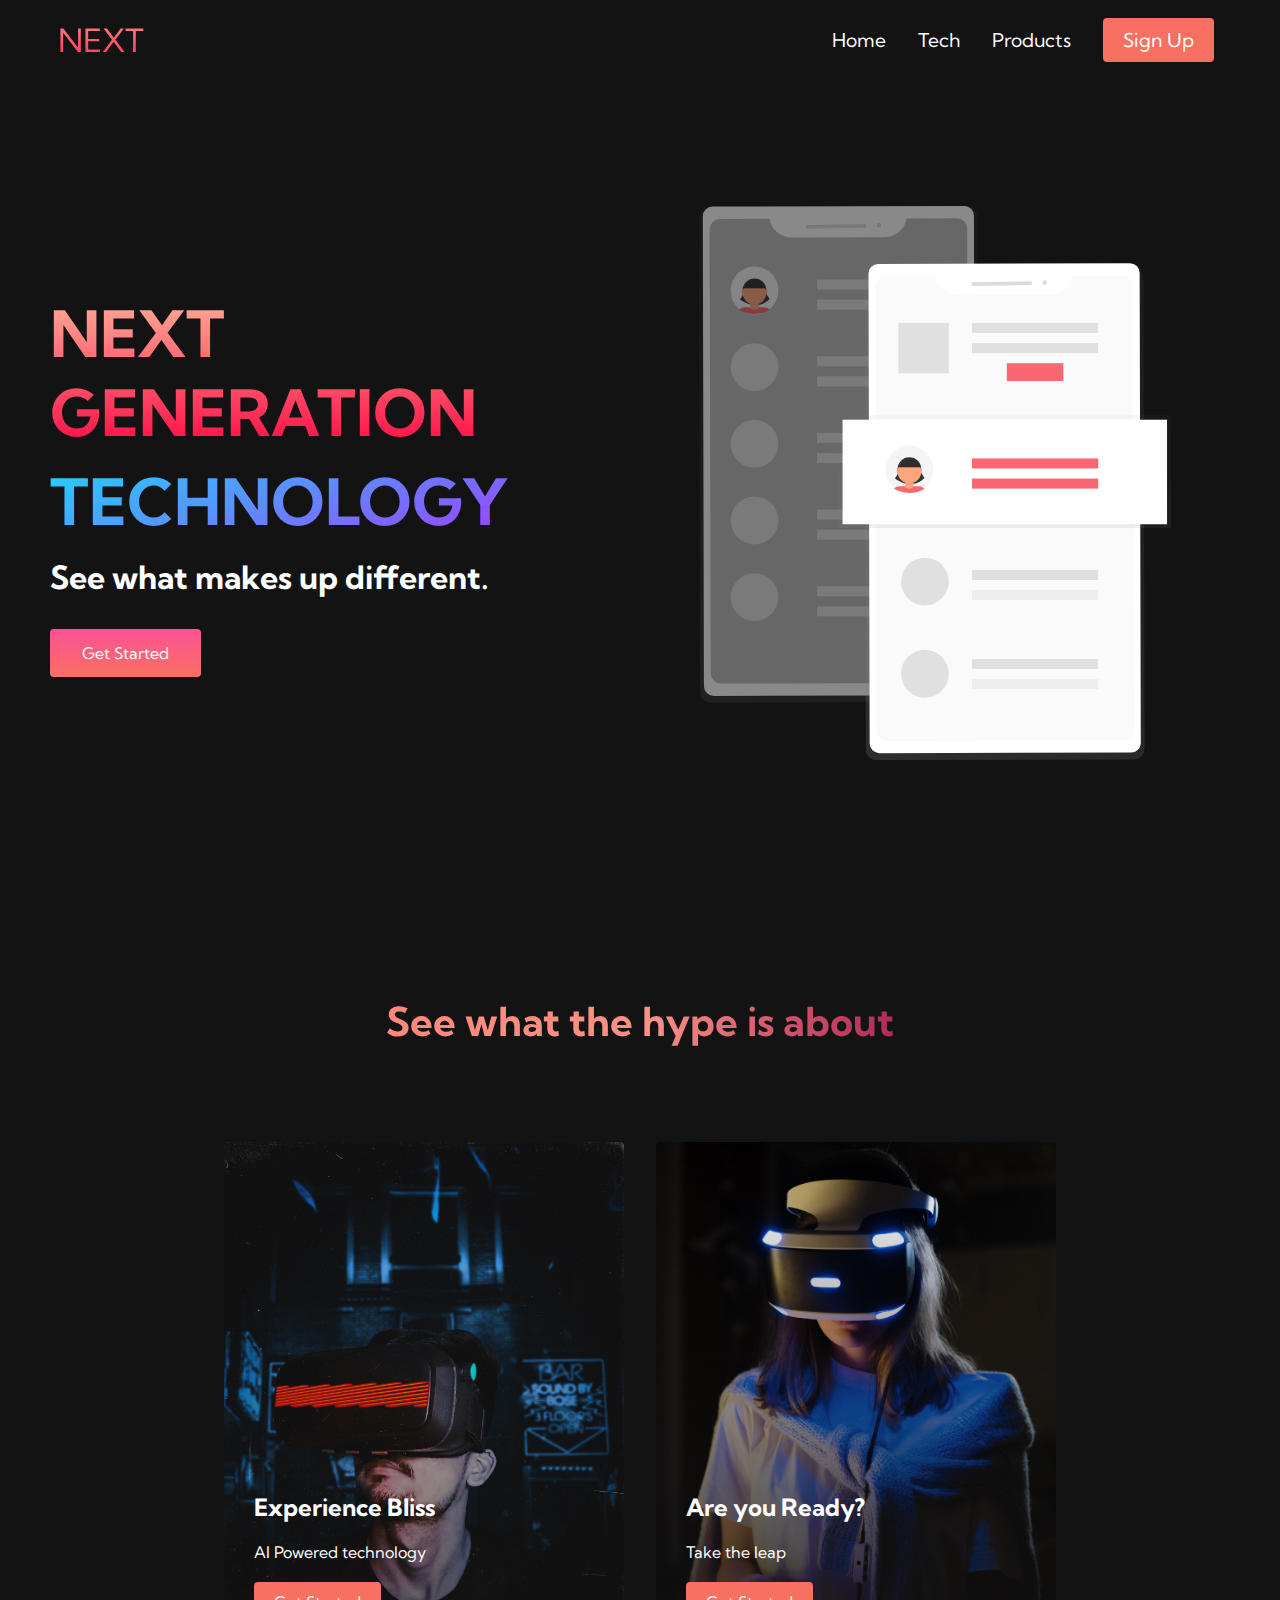
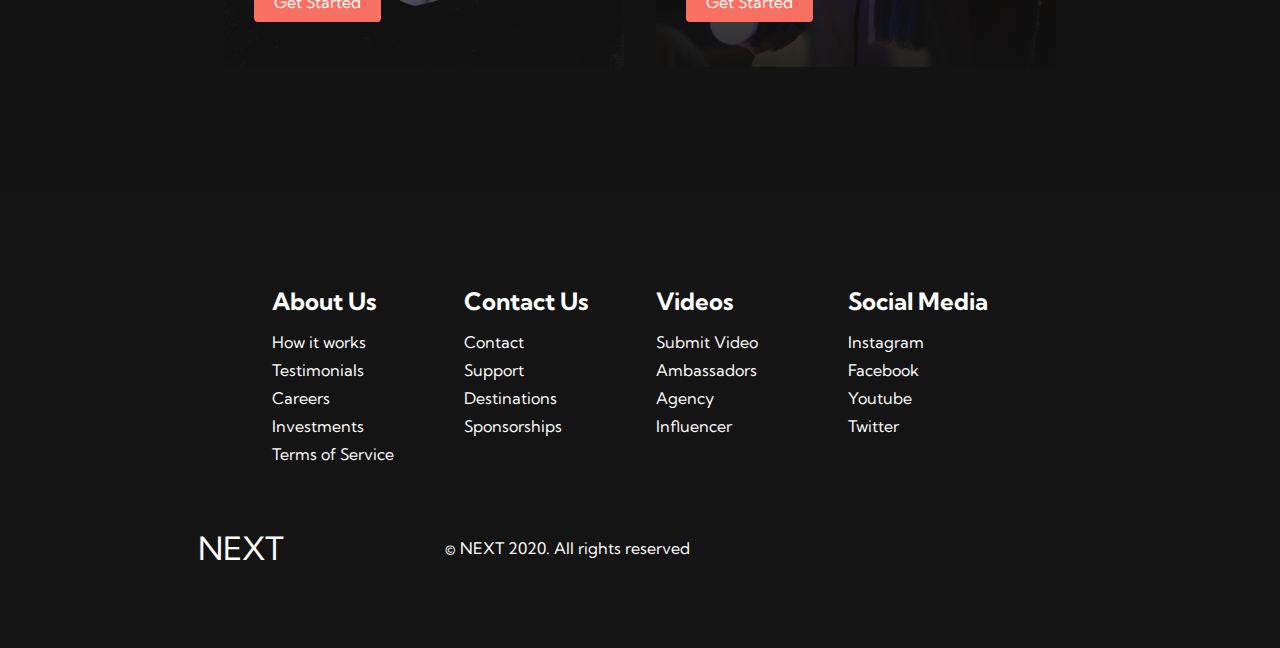
==== index.html @ 823260e6 "Add files via upload" ====
<!DOCTYPE html>
<html lang="en">
  <head>
   
    <meta charset="UTF-8" />
    <meta name="viewport" content="width=device-width, initial-scale=1.0" />
    <title>Next Generation Technology</title>
    <link rel="stylesheet" href="styles.css" />
    <link
      rel="stylesheet"
      href="https://use.fontawesome.com/releases/v5.14.0/css/all.css"
      integrity="sha384-HzLeBuhoNPvSl5KYnjx0BT+WB0QEEqLprO+NBkkk5gbc67FTaL7XIGa2w1L0Xbgc"
      crossorigin="anonymous"
    />
    <link
      href="https://fonts.googleapis.com/css2?family=Kumbh+Sans:wght@400;700&display=swap"
      rel="stylesheet"
    />
    <!--Favicon-->
    <link rel="icon" type="image/png" href="images/favicon/favicon-96x96.png" sizes="96x96" />
<link rel="icon" type="image/svg+xml" href="images/favicon/favicon.svg" />
<link rel="shortcut icon" href="images/favicon/favicon.ico" />
<link rel="apple-touch-icon" sizes="180x180" href="images/favicon/apple-touch-icon.png" />
<link rel="manifest" href="images/favicon/site.webmanifest" />
  </head>
  <body>
    <!-- Navbar Section -->
    <nav class="navbar">
      <div class="navbar__container">
        <a href="/" id="navbar__logo"><i class="fas fa-gem"></i>NEXT</a>
        <div class="navbar__toggle" id="mobile-menu">
          <span class="bar"></span> <span class="bar"></span>
          <span class="bar"></span>
        </div>
        <ul class="navbar__menu">
          <li class="navbar__item">
            <a href="/" class="navbar__links">Home</a>
          </li>
          <li class="navbar__item">
            <a href="/tech.html" class="navbar__links">Tech</a>
          </li>
          <li class="navbar__item">
            <a href="/" class="navbar__links">Products</a>
          </li>
          <li class="navbar__btn"><a href="/" class="button">Sign Up</a></li>
        </ul>
      </div>
    </nav>

    <!-- Hero Section -->
    <div class="main">
      <div class="main__container">
        <div class="main__content">
          <h1>NEXT GENERATION</h1>
          <h2>TECHNOLOGY</h2>
          <p>See what makes up different.</p>
          <button class="main__btn"><a href="#">Get Started</a></button>
        </div>
        <div class="main__img--container">
          <img id="main__img" src="images/pic1.svg" />
        </div>
      </div>
    </div>

    <!-- Services Section -->
    <div class="services">
      <h1>See what the hype is about</h1>
      <div class="services__container">
        <div class="services__card">
          <h2>Experience Bliss</h2>
          <p>AI Powered technology</p>
          <button>Get Started</button>
        </div>
        <div class="services__card">
          <h2>Are you Ready?</h2>
          <p>Take the leap</p>
          <button>Get Started</button>
        </div>
      </div>
    </div>

    <!-- Footer Section -->
    <div class="footer__container">
      <div class="footer__links">
        <div class="footer__link--wrapper">
          <div class="footer__link--items">
            <h2>About Us</h2>
            <a href="/sign__up">How it works</a> <a href="/">Testimonials</a>
            <a href="/">Careers</a> <a href="/">Investments</a>
            <a href="/">Terms of Service</a>
          </div>
          <div class="footer__link--items">
            <h2>Contact Us</h2>
            <a href="/">Contact</a> <a href="/">Support</a>
            <a href="/">Destinations</a> <a href="/">Sponsorships</a>
          </div>
        </div>
        <div class="footer__link--wrapper">
          <div class="footer__link--items">
            <h2>Videos</h2>
            <a href="/">Submit Video</a> <a href="/">Ambassadors</a>
            <a href="/">Agency</a> <a href="/">Influencer</a>
          </div>
          <div class="footer__link--items">
            <h2>Social Media</h2>
            <a href="/">Instagram</a> <a href="/">Facebook</a>
            <a href="/">Youtube</a> <a href="/">Twitter</a>
          </div>
        </div>
      </div>
      <section class="social__media">
        <div class="social__media--wrap">
          <div class="footer__logo">
            <a href="/" id="footer__logo"><i class="fas fa-gem"></i>NEXT</a>
          </div>
          <p class="website__rights">© NEXT 2020. All rights reserved</p>
          <div class="social__icons">
            <a
              class="social__icon--link"
              href="/"
              target="_blank"
              aria-label="Facebook"
            >
              <i class="fab fa-facebook"></i>
            </a>
            <a
              class="social__icon--link"
              href="/"
              target="_blank"
              aria-label="Instagram"
            >
              <i class="fab fa-instagram"></i>
            </a>
            <a
              class="social__icon--link"
              href="//www.youtube.com/channel/UCsKsymTY_4BYR-wytLjex7A?view_as=subscriber"
              target="_blank"
              aria-label="Youtube"
            >
              <i class="fab fa-youtube"></i>
            </a>
            <a
              class="social__icon--link"
              href="/"
              target="_blank"
              aria-label="Twitter"
            >
              <i class="fab fa-twitter"></i>
            </a>
            <a
              class="social__icon--link"
              href="/"
              target="_blank"
              aria-label="LinkedIn"
            >
              <i class="fab fa-linkedin"></i>
            </a>
          </div>
        </div>
      </section>
    </div>
    <script src="app.js"></script>
  </body>
</html>
---- styles.css ----
* {
    box-sizing: border-box;
    margin: 0;
    padding: 0;
    font-family: 'Kumbh Sans', sans-serif;
  }
  
  .navbar {
    background: #131313;
    height: 80px;
    display: flex;
    justify-content: center;
    align-items: center;
    font-size: 1.2rem;
    position: sticky;
    top: 0;
    z-index: 999;
  }
  
  .navbar__container {
    display: flex;
    justify-content: space-between;
    height: 80px;
    z-index: 1;
    width: 100%;
    max-width: 1300px;
    margin-right: auto;
    margin-left: auto;
    padding-right: 50px;
    padding-left: 50px;
  }
  
  #navbar__logo {
    background-color: #ff8177;
    background-image: linear-gradient(to top, #ff0844 0%, #ffb199 100%);
    background-size: 100%;
    -webkit-background-clip: text;
    -moz-background-clip: text;
    -webkit-text-fill-color: transparent;
    -moz-text-fill-color: transparent;
    display: flex;
    align-items: center;
    cursor: pointer;
    text-decoration: none;
    font-size: 2rem;
  }
  
  .fa-gem {
    margin-right: 0.5rem;
  }
  
  .navbar__menu {
    display: flex;
    align-items: center;
    list-style: none;
    text-align: center;
  }
  
  .navbar__item {
    height: 80px;
  }
  
  .navbar__links {
    color: #fff;
    display: flex;
    align-items: center;
    justify-content: center;
    text-decoration: none;
    padding: 0 1rem;
    height: 100%;
  }
  
  .navbar__btn {
    display: flex;
    justify-content: center;
    align-items: center;
    padding: 0 1rem;
    width: 100%;
  }
  
  .button {
    display: flex;
    justify-content: center;
    align-items: center;
    text-decoration: none;
    padding: 10px 20px;
    height: 100%;
    width: 100%;
    border: none;
    outline: none;
    border-radius: 4px;
    background: #f77062;
    color: #fff;
  }
  
  .button:hover {
    background: #4837ff;
    transition: all 0.3s ease;
  }
  
  .navbar__links:hover {
    color: #f77062;
    transition: all 0.3s ease;
  }
  
  @media screen and (max-width: 960px) {
    .navbar__container {
      display: flex;
      justify-content: space-between;
      height: 80px;
      z-index: 1;
      width: 100%;
      max-width: 1300px;
      padding: 0;
    }
  
    .navbar__menu {
      display: grid;
      grid-template-columns: auto;
      margin: 0;
      width: 100%;
      position: absolute;
      top: -1000px;
      opacity: 1;
      transition: all 0.5s ease;
      height: 50vh;
      z-index: -1;
    }
  
    .navbar__menu.active {
      background: #131313;
      top: 100%;
      opacity: 1;
      transition: all 0.5s ease;
      z-index: 99;
      height: 50vh;
      font-size: 1.6rem;
    }
  
    #navbar__logo {
      padding-left: 25px;
    }
  
    .navbar__toggle .bar {
      width: 25px;
      height: 3px;
      margin: 5px auto;
      transition: all 0.3s ease-in-out;
      background: #fff;
    }
  
    .navbar__item {
      width: 100%;
    }
  
    .navbar__links {
      text-align: center;
      padding: 2rem;
      width: 100%;
      display: table;
    }
  
    .navbar__btn {
      padding-bottom: 2rem;
    }
  
    .button {
      display: flex;
      justify-content: center;
      align-items: center;
      width: 80%;
      height: 80px;
      margin: 0;
    }
  
    #mobile-menu {
      position: absolute;
      top: 20%;
      right: 5%;
      transform: translate(5%, 20%);
    }
  
    .navbar__toggle .bar {
      display: block;
      cursor: pointer;
    }
  
    #mobile-menu.is-active .bar:nth-child(2) {
      opacity: 0;
    }
  
    #mobile-menu.is-active .bar:nth-child(1) {
      transform: translateY(8px) rotate(45deg);
    }
  
    #mobile-menu.is-active .bar:nth-child(3) {
      transform: translateY(-8px) rotate(-45deg);
    }
  }
  
  /* Main Content CSS */
  .main {
    background-color: #141414;
  }
  
  .main__container {
    display: grid;
    grid-template-columns: 1fr 1fr;
    align-items: center;
    justify-self: center;
    margin: 0 auto;
    height: 90vh;
    background-color: #131313;
    z-index: 1;
    width: 100%;
    max-width: 1300px;
    padding-right: 50px;
    padding-left: 50px;
  }
  
  .main__content {
    color: #fff;
    width: 100%;
  }
  
  .main__content h1 {
    font-size: 4rem;
    background-color: #ff8177;
    background-image: linear-gradient(to top, #ff0844 0%, #ffb199 100%);
    background-size: 100%;
    -webkit-background-clip: text;
    -moz-background-clip: text;
    -webkit-text-fill-color: transparent;
    -moz-text-fill-color: transparent;
  }
  
  .main__content h2 {
    font-size: 4rem;
    margin-top: 10px;
    background-color: #ff8177;
    background-image: linear-gradient(-20deg, #b721ff 0%, #21d4fd 100%);
    background-size: 100%;
    -webkit-background-clip: text;
    -moz-background-clip: text;
    -webkit-text-fill-color: transparent;
    -moz-text-fill-color: transparent;
  }
  
  .main__content p {
    margin-top: 1rem;
    font-size: 2rem;
    font-weight: 700;
  }
  
  .main__btn {
    font-size: 1rem;
    background-image: linear-gradient(to top, #f77062 0%, #fe5196 100%);
    padding: 14px 32px;
    border: none;
    border-radius: 4px;
    color: #fff;
    margin-top: 2rem;
    cursor: pointer;
    position: relative;
    transition: all 0.35s;
    outline: none;
  }
  
  .main__btn a {
    position: relative;
    z-index: 2;
    color: #fff;
    text-decoration: none;
  }
  
  .main__btn:after {
    position: absolute;
    content: '';
    top: 0;
    left: 0;
    width: 0;
    height: 100%;
    background: #4837ff;
    transition: all 0.35s;
    border-radius: 4px;
  }
  
  .main__btn:hover {
    color: #fff;
  }
  
  .main__btn:hover:after {
    width: 100%;
  }
  
  .main__img--container {
    text-align: center;
  }
  
  #main__img {
    height: 80%;
    width: 80%;
  }
  
  /* Mobile Responsive */
  @media screen and (max-width: 768px) {
    .main__container {
      display: grid;
      grid-template-columns: auto;
      align-items: center;
      justify-self: center;
      width: 100%;
      margin: 0 auto;
      height: 90vh;
    }
  
    .main__content {
      text-align: center;
      margin-bottom: 4rem;
    }
  
    .main__content h1 {
      font-size: 2.5rem;
      margin-top: 2rem;
    }
  
    .main__content h2 {
      font-size: 3rem;
    }
  
    .main__content p {
      margin-top: 1rem;
      font-size: 1.5rem;
    }
  }
  
  @media screen and (max-width: 480px) {
    .main__content h1 {
      font-size: 2rem;
      margin-top: 3rem;
    }
  
    .main__content h2 {
      font-size: 2rem;
    }
  
    .main__content p {
      margin-top: 2rem;
      font-size: 1.5rem;
    }
  
    .main__btn {
      padding: 12px 36px;
      margin: 2.5rem 0;
    }
  }
  
  /* Services Section */
  .services {
    background: #131313;
    display: flex;
    flex-direction: column;
    justify-content: center;
    align-items: center;
    height: 100vh;
  }
  
  .services h1 {
    background-color: #ff8177;
    background-image: linear-gradient(
      to right,
      #ff8177 0%,
      #ff867a 0%,
      #ff8c7f 21%,
      #f99185 52%,
      #cf556c 78%,
      #b12a5b 100%
    );
    background-size: 100%;
    -webkit-background-clip: text;
    -moz-background-clip: text;
    -webkit-text-fill-color: transparent;
    -moz-text-fill-color: transparent;
    margin-bottom: 5rem;
    font-size: 2.5rem;
  }
  
  .services__container {
    display: flex;
    justify-content: center;
    flex-wrap: wrap;
  }
  
  .services__card {
    margin: 1rem;
    height: 525px;
    width: 400px;
    border-radius: 4px;
    background-image: linear-gradient(
        to bottom,
        rgba(0, 0, 0, 0) 0%,
        rgba(17, 17, 17, 0.6) 100%
      ),
      url('/images/pic3.jpg');
    background-size: cover;
    position: relative;
    color: #fff;
  }
  
  .services__card:before {
    opacity: 0.2;
  }
  
  .services__card:nth-child(2) {
    background-image: linear-gradient(
        to bottom,
        rgba(0, 0, 0, 0) 0%,
        rgba(17, 17, 17, 0.9) 100%
      ),
      url('/images/pic4.jpg');
  }
  
  .services__card h2 {
    position: absolute;
    top: 350px;
    left: 30px;
  }
  
  .services__card p {
    position: absolute;
    top: 400px;
    left: 30px;
  }
  
  .services__card button {
    color: #fff;
    padding: 10px 20px;
    border: none;
    outline: none;
    border-radius: 4px;
    background: #f77062;
    position: absolute;
    top: 440px;
    left: 30px;
    font-size: 1rem;
  }
  
  .services__card button:hover {
    cursor: pointer;
  }
  
  .services__card:hover {
    transform: scale(1.075);
    transition: 0.2s ease-in;
    cursor: pointer;
  }
  
  @media screen and (max-width: 960px) {
    .services {
      height: 1600px;
    }
  
    .services h1 {
      font-size: 2rem;
      margin-top: 12rem;
    }
  }
  
  @media screen and (max-width: 480px) {
    .services {
      height: 1400px;
    }
  
    .services h1 {
      font-size: 1.2rem;
    }
  
    .services__card {
      width: 300px;
    }
  }
  
  /* Footer CSS */
  .footer__container {
    background-color: #141414;
    padding: 5rem 0;
    display: flex;
    flex-direction: column;
    justify-content: center;
    align-items: center;
  }
  
  #footer__logo {
    color: #fff;
    display: flex;
    align-items: center;
    cursor: pointer;
    text-decoration: none;
    font-size: 2rem;
  }
  
  .footer__links {
    width: 100%;
    max-width: 1000px;
    display: flex;
    justify-content: center;
  }
  
  .footer__link--wrapper {
    display: flex;
  }
  
  .footer__link--items {
    display: flex;
    flex-direction: column;
    align-items: flex-start;
    margin: 16px;
    text-align: left;
    width: 160px;
    box-sizing: border-box;
  }
  
  .footer__link--items h2 {
    margin-bottom: 16px;
  }
  
  .footer__link--items > h2 {
    color: #fff;
  }
  
  .footer__link--items a {
    color: #fff;
    text-decoration: none;
    margin-bottom: 0.5rem;
  }
  
  .footer__link--items a:hover {
    color: #e9e9e9;
    transition: 0.3s ease-out;
  }
  
  /* Social Icons */
  .social__icon--link {
    color: #fff;
    font-size: 24px;
  }
  
  .social__media {
    max-width: 1000px;
    width: 100%;
  }
  
  .social__media--wrap {
    display: flex;
    justify-content: space-between;
    align-items: center;
    width: 90%;
    max-width: 1000px;
    margin: 40px auto 0 auto;
  }
  
  .social__icons {
    display: flex;
    justify-content: space-between;
    align-items: center;
    width: 240px;
  }
  
  .social__logo {
    color: #fff;
    justify-self: start;
    margin-left: 20px;
    cursor: pointer;
    text-decoration: none;
    font-size: 2rem;
    display: flex;
    align-items: center;
    margin-bottom: 16px;
  }
  
  .website__rights {
    color: #fff;
  }
  
  @media screen and (max-width: 820px) {
    .footer__links {
      padding-top: 2rem;
    }
  
    #footer__logo {
      margin-bottom: 2rem;
    }
  
    .website__rights {
      margin-bottom: 2rem;
    }
  
    .footer__link--wrapper {
      flex-direction: column;
    }
  
    .social__media--wrap {
      flex-direction: column;
    }
  }
  
  @media screen and (max-width: 480px) {
    .footer__link--items {
      margin: 0;
      padding: 10px;
      width: 100%;
    }
  }
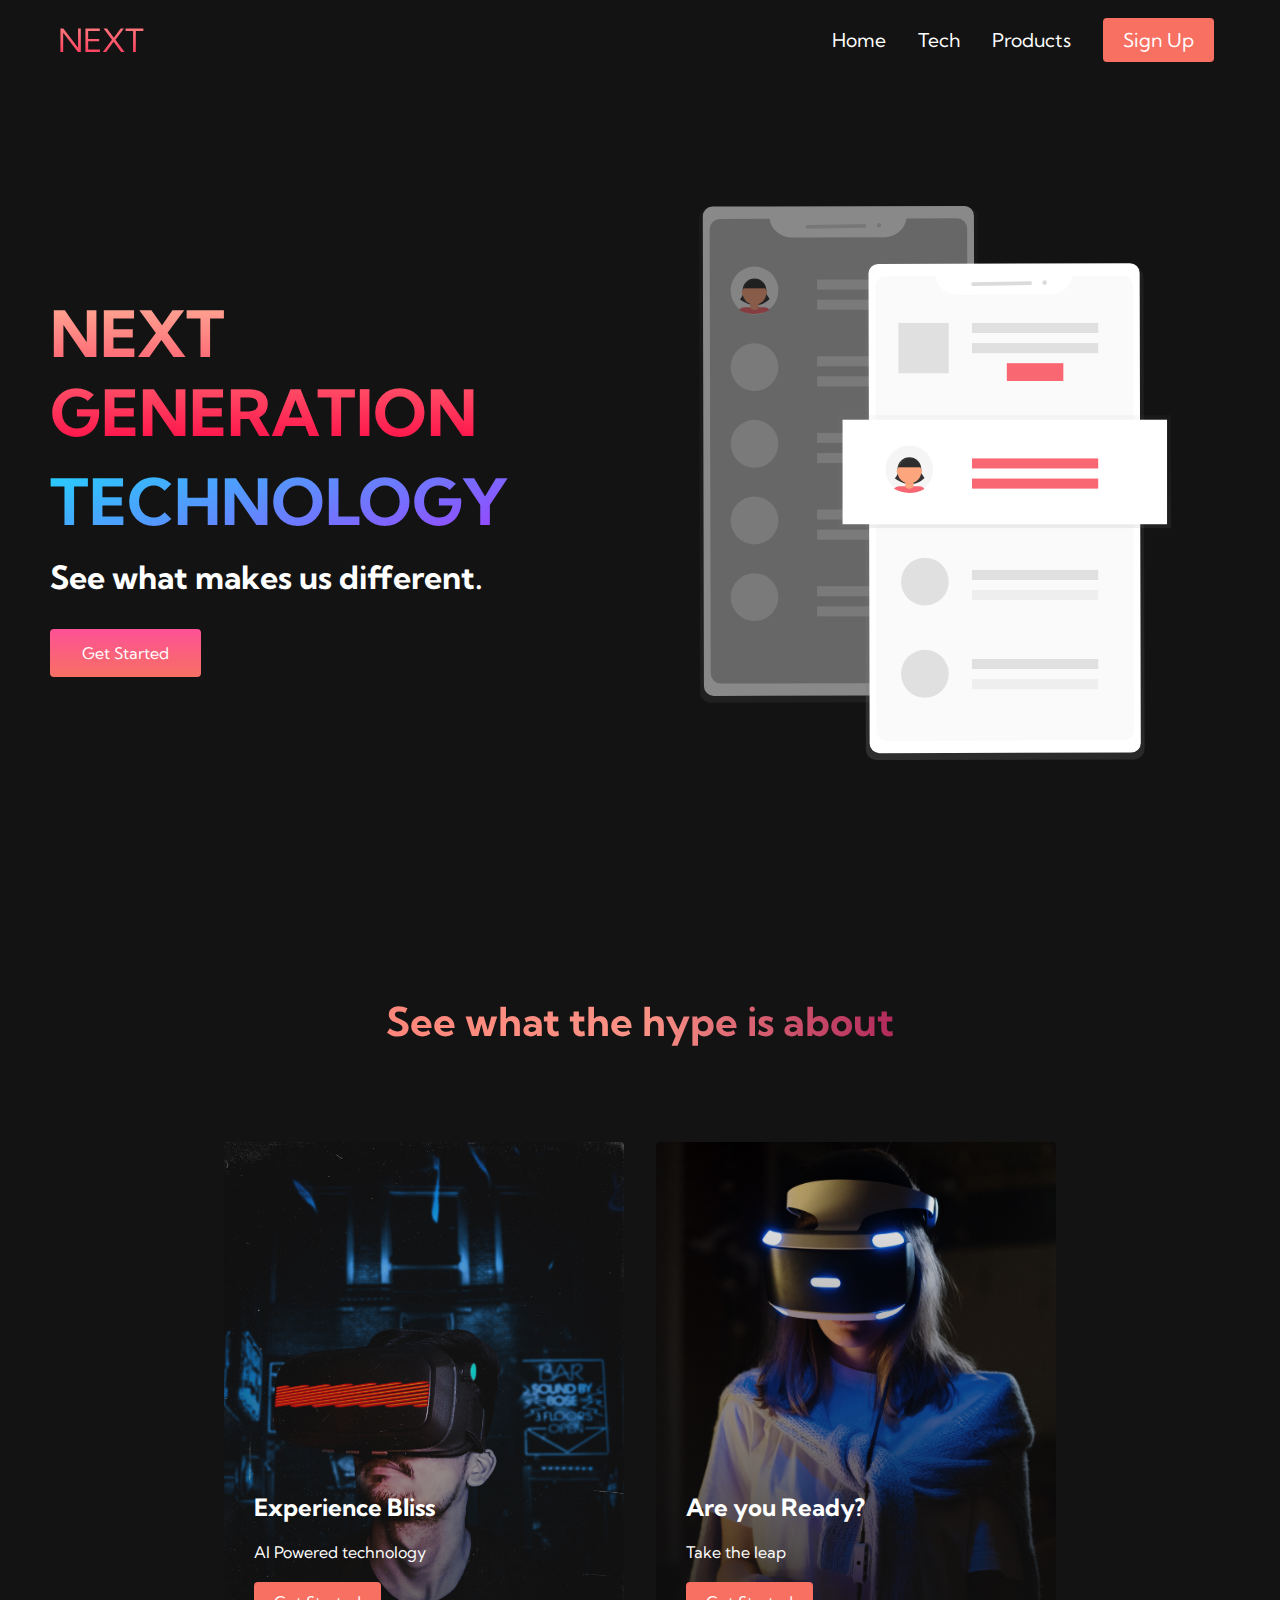
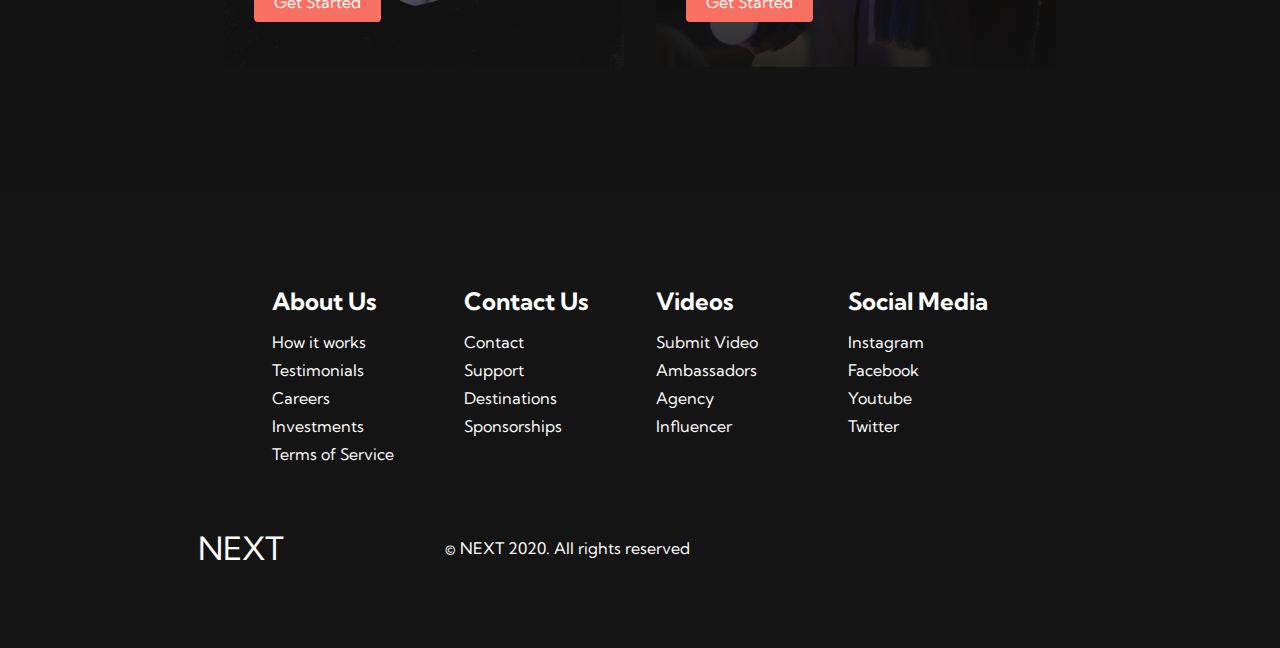
==== commit 2e8115d9: "Update index.html" ====
--- a/index.html
+++ b/index.html
@@ -27,17 +27,17 @@
     <!-- Navbar Section -->
     <nav class="navbar">
       <div class="navbar__container">
-        <a href="/" id="navbar__logo"><i class="fas fa-gem"></i>NEXT</a>
+        <a href="https://jtfdevx.github.io/Next-Generation-Technology/" id="navbar__logo"><i class="fas fa-gem"></i>NEXT</a>
         <div class="navbar__toggle" id="mobile-menu">
           <span class="bar"></span> <span class="bar"></span>
           <span class="bar"></span>
         </div>
         <ul class="navbar__menu">
           <li class="navbar__item">
-            <a href="/" class="navbar__links">Home</a>
+            <a href="https://jtfdevx.github.io/Next-Generation-Technology/" class="navbar__links">Home</a>
           </li>
           <li class="navbar__item">
-            <a href="/tech.html" class="navbar__links">Tech</a>
+            <a href="https://jtfdevx.github.io/Next-Generation-Technology/tech" class="navbar__links">Tech</a>
           </li>
           <li class="navbar__item">
             <a href="/" class="navbar__links">Products</a>
@@ -53,7 +53,7 @@
         <div class="main__content">
           <h1>NEXT GENERATION</h1>
           <h2>TECHNOLOGY</h2>
-          <p>See what makes up different.</p>
+          <p>See what makes us different.</p>
           <button class="main__btn"><a href="#">Get Started</a></button>
         </div>
         <div class="main__img--container">
@@ -111,7 +111,7 @@
       <section class="social__media">
         <div class="social__media--wrap">
           <div class="footer__logo">
-            <a href="/" id="footer__logo"><i class="fas fa-gem"></i>NEXT</a>
+            <a href="https://jtfdevx.github.io/Next-Generation-Technology/" id="footer__logo"><i class="fas fa-gem"></i>NEXT</a>
           </div>
           <p class="website__rights">© NEXT 2020. All rights reserved</p>
           <div class="social__icons">
@@ -161,4 +161,4 @@
     </div>
     <script src="app.js"></script>
   </body>
-</html>+</html>
